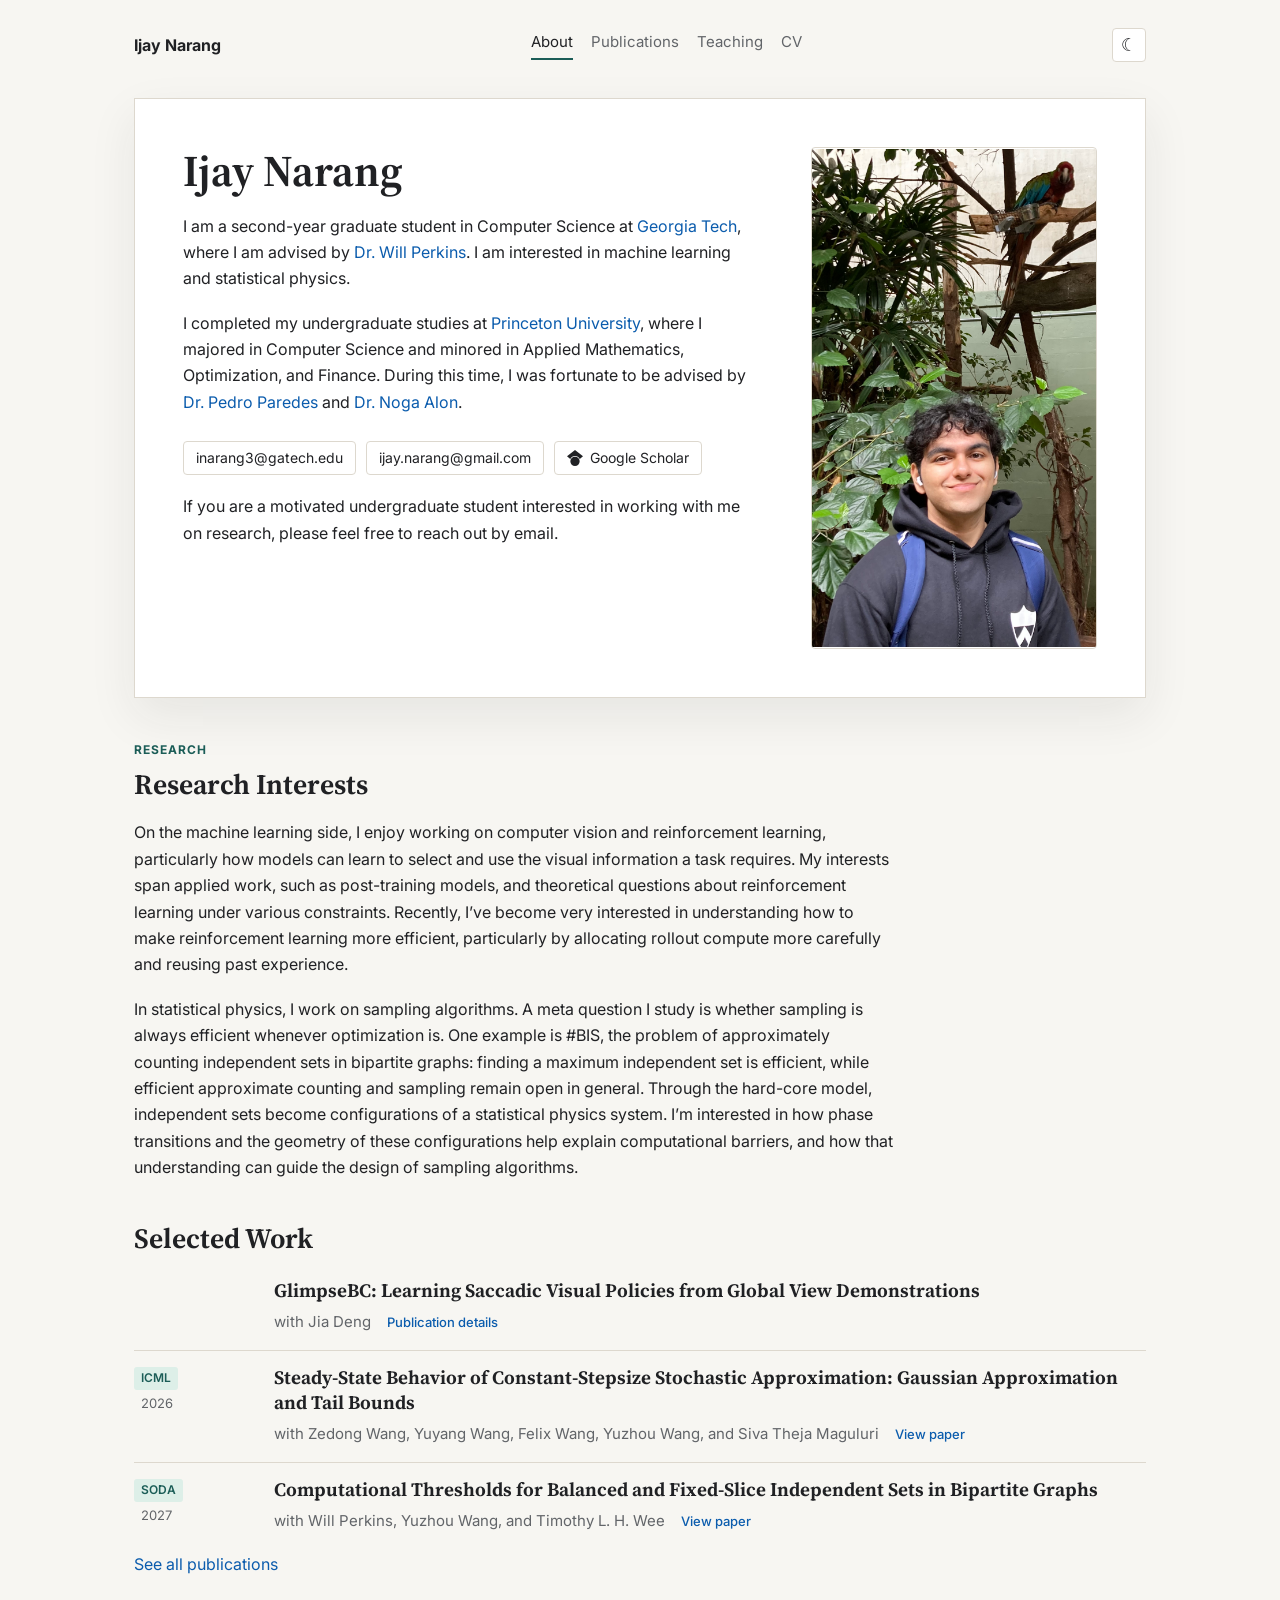
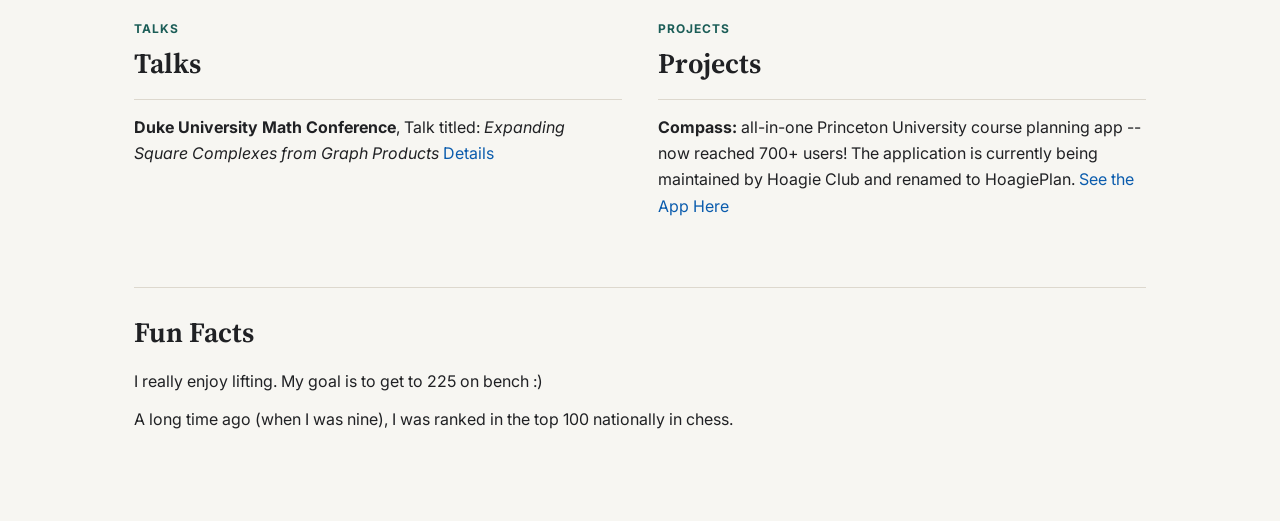
==== index.html @ ba434858 "Update CV publications and remove GlimpseBC submission label" ====
<!doctype html>
<html lang="en">
<head>
  <meta charset="utf-8">
  <meta name="viewport" content="width=device-width, initial-scale=1">
  <title>Ijay Narang</title>
  <meta name="description" content="Ijay Narang, graduate student in Computer Science at Georgia Tech.">
  <link rel="preconnect" href="https://fonts.googleapis.com">
  <link rel="preconnect" href="https://fonts.gstatic.com" crossorigin>
  <link href="https://fonts.googleapis.com/css2?family=Inter:wght@400;500;600;700&family=Source+Serif+4:opsz,wght@8..60,500;8..60,650&display=swap" rel="stylesheet">
  <script>
    document.documentElement.dataset.theme = localStorage.getItem("theme") || "light";
  </script>
  <link rel="stylesheet" href="assets/css/site.css">
</head>
<body>
  <header class="site-header">
    <a class="brand" href="./">Ijay Narang</a>
    <nav class="nav" aria-label="Main navigation">
      <a class="active" href="./">About</a>
      <a href="publications.html">Publications</a>
      <a href="teaching.html">Teaching</a>
      <a href="cv.html">CV</a>
    </nav>
    <button class="theme-toggle" type="button" aria-label="Switch color theme" aria-pressed="false" title="Switch color theme">☾</button>
  </header>

  <main class="page">
    <section class="intro">
      <div class="intro-copy">
        <h1>Ijay Narang</h1>
        <p>
          I am a second-year graduate student in Computer Science at
          <a href="https://www.gatech.edu/" target="_blank" rel="noreferrer">Georgia Tech</a>, where I am advised by
          <a href="https://willperkins.org/" target="_blank" rel="noreferrer">Dr. Will Perkins</a>. I am interested in machine learning and statistical physics.
        </p>
        <p>
          I completed my undergraduate studies at
          <a href="http://cs.princeton.edu" target="_blank" rel="noreferrer">Princeton University</a>,
          where I majored in Computer Science and minored in Applied Mathematics, Optimization, and Finance.
          During this time, I was fortunate to be advised by
          <a href="https://www.cs.princeton.edu/~pparedes/" target="_blank" rel="noreferrer">Dr. Pedro Paredes</a> and
          <a href="https://www.pacm.princeton.edu/people/noga-alon" target="_blank" rel="noreferrer">Dr. Noga Alon</a>.
        </p>
        <div class="contact-row" aria-label="Contact information">
          <a href="mailto:inarang3@gatech.edu">inarang3@gatech.edu</a>
          <a href="mailto:ijay.narang@gmail.com">ijay.narang@gmail.com</a>
          <a class="scholar-link" href="https://scholar.google.com/citations?hl=en&amp;user=gvoosL0AAAAJ" target="_blank" rel="noreferrer">
            <svg class="contact-icon" aria-hidden="true" viewBox="0 0 24 24" xmlns="http://www.w3.org/2000/svg">
              <path fill="currentColor" d="M12 24a7 7 0 1 0 0-14 7 7 0 0 0 0 14zm0-24L0 9.5l4.838 3.87A8 8 0 0 1 12 9a8 8 0 0 1 7.162 4.37L24 9.5z"/>
            </svg>
            <span>Google Scholar</span>
          </a>
        </div>
        <p>
          If you are a motivated undergraduate student interested in working with me on research, please feel free to reach out by email.
        </p>
      </div>
      <aside class="profile">
        <img src="ijay_profile.jpg" alt="Ijay Narang">
      </aside>
    </section>

    <!-- Research Direction is saved here for later publication.
    <section class="section research-direction" aria-labelledby="research-direction-heading">
      <div class="section-heading">
        <h2 id="research-direction-heading">Research Direction</h2>
      </div>
      <p>
        As AI becomes more capable of solving difficult problems, I see the fundamental value of research shifting
        toward asking the right questions. This means thinking carefully about what is worth studying, which
        assumptions deserve closer examination, and what a solution can teach us beyond the problem itself.
      </p>
      <p>
        Theoretical computer science, statistical physics, and convex optimization offer many tools and ways of
        understanding problems that remain underused in practice. My goal is to explore connections between these
        fields and develop new techniques for both theoretically motivated questions and practical challenges in
        learning, inference, and system design. For example, when are natural problem formulations
        NP-hard, and what does that imply for algorithm design? How does the balance between energy and entropy
        affect the difficulty of sampling, and can we use this understanding to provide useful heuristics?
      </p>
    </section>
    -->

    <section class="section research-interests" aria-labelledby="research-interests-heading">
      <div class="section-heading">
        <p class="eyebrow">Research</p>
        <h2 id="research-interests-heading">Research Interests</h2>
      </div>
      <p>
        On the machine learning side, I enjoy working on computer vision and reinforcement learning, particularly how models can learn to select and use the visual information a task requires. My interests span applied work, such as post-training models, and theoretical questions about reinforcement learning under various constraints. Recently, I’ve become very interested in understanding how to make reinforcement learning more efficient, particularly by allocating rollout compute more carefully and reusing past experience.
      </p>
      <p>
        In statistical physics, I work on sampling algorithms. A meta question I study is whether sampling is always efficient whenever optimization is. One example is #BIS, the problem of approximately counting independent sets in bipartite graphs: finding a maximum independent set is efficient, while efficient approximate counting and sampling remain open in general. Through the hard-core model, independent sets become configurations of a statistical physics system. I’m interested in how phase transitions and the geometry of these configurations help explain computational barriers, and how that understanding can guide the design of sampling algorithms.
      </p>
    </section>

    <section class="section">
      <div class="section-heading">
        <h2>Selected Work</h2>
      </div>
      <div class="featured-list">
        <article>
          <div class="pub-content">
            <h3>GlimpseBC: Learning Saccadic Visual Policies from Global View Demonstrations</h3>
            <p>with Jia Deng</p>
            <a href="publications.html#glimpsebc">Publication details</a>
          </div>
        </article>
        <article>
          <p class="venue"><span class="pub-status pub-status-conference">ICML</span> <span class="pub-date">2026</span></p>
          <div class="pub-content">
            <h3>Steady-State Behavior of Constant-Stepsize Stochastic Approximation: Gaussian Approximation and Tail Bounds</h3>
            <p>with Zedong Wang, Yuyang Wang, Felix Wang, Yuzhou Wang, and Siva Theja Maguluri</p>
            <a href="https://arxiv.org/abs/2602.13960" target="_blank" rel="noreferrer">View paper</a>
          </div>
        </article>
        <article>
          <p class="venue"><span class="pub-status pub-status-conference">SODA</span> <span class="pub-date">2027</span></p>
          <div class="pub-content">
            <h3>Computational Thresholds for Balanced and Fixed-Slice Independent Sets in Bipartite Graphs</h3>
            <p>with Will Perkins, Yuzhou Wang, and Timothy L. H. Wee</p>
            <a href="https://arxiv.org/abs/2608.02503" target="_blank" rel="noreferrer">View paper</a>
          </div>
        </article>
      </div>
      <p class="section-link"><a href="publications.html">See all publications</a></p>
    </section>

    <section class="section grid-two">
      <div>
        <div class="section-heading">
          <p class="eyebrow">Talks</p>
          <h2>Talks</h2>
        </div>
        <ul class="plain-list">
          <li>
            <strong>Duke University Math Conference</strong>, Talk titled:
            <em>Expanding Square Complexes from Graph Products</em>
            <a href="https://math.duke.edu/research/research-grants/research-training-group/undergrad/undergrad-symposium24" target="_blank" rel="noreferrer">Details</a>
          </li>
        </ul>
      </div>

      <div>
        <div class="section-heading">
          <p class="eyebrow">Projects</p>
          <h2>Projects</h2>
        </div>
        <ul class="plain-list">
          <li>
            <strong>Compass:</strong> all-in-one Princeton University course planning app -- now reached 700+ users!
            The application is currently being maintained by Hoagie Club and renamed to HoagiePlan.
            <a href="https://plan.hoagie.io/" target="_blank" rel="noreferrer">See the App Here</a>
          </li>
        </ul>
      </div>
    </section>

    <footer class="fun-facts" aria-labelledby="fun-facts-heading">
      <h2 id="fun-facts-heading">Fun Facts</h2>
      <p>I really enjoy lifting. My goal is to get to 225 on bench :)</p>
      <p>A long time ago (when I was nine), I was ranked in the top 100 nationally in chess.</p>
    </footer>

  </main>
  <script src="assets/js/site.js"></script>
</body>
</html>
---- assets/css/site.css ----
:root {
  --bg: #f7f6f2;
  --paper: #ffffff;
  --ink: #202124;
  --muted: #626569;
  --line: #ddd8ce;
  --accent: #1b5d57;
  --accent-soft: #e3efec;
  --link: #0b5cad;
  --submission-ink: #805315;
  --submission-bg: #f2e7d1;
  --conference-ink: #1b5d57;
  --conference-bg: #ddefe8;
  --research-ink: #555d68;
  --research-bg: #e8eaed;
  --shadow: 0 18px 45px rgba(32, 33, 36, 0.08);
}

[data-theme="dark"] {
  --bg: #151716;
  --paper: #202422;
  --ink: #f1eee7;
  --muted: #b9b4aa;
  --line: #3a403d;
  --accent: #75c7b8;
  --accent-soft: #263a36;
  --link: #8dbff2;
  --submission-ink: #ecc181;
  --submission-bg: #3c301b;
  --conference-ink: #9bdac6;
  --conference-bg: #183e35;
  --research-ink: #c5cbd4;
  --research-bg: #2b3035;
  --shadow: 0 18px 45px rgba(0, 0, 0, 0.24);
}

* {
  box-sizing: border-box;
}

html {
  scroll-behavior: smooth;
}

body {
  margin: 0;
  color: var(--ink);
  background: var(--bg);
  font-family: Inter, system-ui, -apple-system, BlinkMacSystemFont, "Segoe UI", sans-serif;
  font-size: 16px;
  line-height: 1.65;
  transition: background 160ms ease, color 160ms ease;
}

a {
  color: var(--link);
  text-decoration: none;
}

a:hover {
  text-decoration: underline;
}

.site-header {
  max-width: 1060px;
  margin: 0 auto;
  padding: 28px 24px 12px;
  display: flex;
  align-items: center;
  justify-content: space-between;
  gap: 20px;
}

.theme-toggle {
  display: inline-flex;
  align-items: center;
  justify-content: center;
  width: 34px;
  min-height: 34px;
  border: 1px solid var(--line);
  border-radius: 4px;
  background: var(--paper);
  color: var(--ink);
  padding: 0;
  font: inherit;
  font-size: 18px;
  line-height: 1.2;
  cursor: pointer;
}

.theme-toggle:hover {
  border-color: var(--accent);
  background: var(--accent-soft);
}

.brand {
  color: var(--ink);
  font-weight: 700;
  letter-spacing: 0;
}

.nav {
  display: flex;
  align-items: center;
  gap: 18px;
  font-size: 15px;
}

.nav a {
  color: var(--muted);
  border-bottom: 2px solid transparent;
  padding-bottom: 3px;
}

.nav a.active,
.nav a:hover {
  color: var(--ink);
  border-color: var(--accent);
  text-decoration: none;
}

.page {
  max-width: 1060px;
  margin: 0 auto 64px;
  padding: 24px;
}

.narrow {
  max-width: 920px;
}

.intro {
  display: grid;
  grid-template-columns: minmax(0, 1fr) 286px;
  gap: 52px;
  align-items: start;
  background: var(--paper);
  border: 1px solid var(--line);
  box-shadow: var(--shadow);
  padding: 48px;
}

.intro-copy h1,
.page-title h1 {
  margin: 0 0 18px;
  font-family: "Source Serif 4", Georgia, serif;
  font-size: 44px;
  line-height: 1.08;
  font-weight: 650;
}

.intro-copy p {
  max-width: 720px;
  margin: 0 0 18px;
}

.profile {
  align-self: stretch;
  display: flex;
  align-items: center;
}

.profile img {
  display: block;
  width: 100%;
  height: auto;
  aspect-ratio: 1966 / 3451;
  object-fit: contain;
  border-radius: 4px;
  border: 1px solid var(--line);
}

.eyebrow {
  margin: 0 0 8px;
  color: var(--accent);
  font-size: 12px;
  font-weight: 700;
  letter-spacing: 0.08em;
  text-transform: uppercase;
}

.interest {
  font-weight: 600;
}

.contact-row {
  display: flex;
  flex-wrap: wrap;
  gap: 10px;
  margin-top: 26px;
}

.contact-row + p {
  margin-top: 18px;
}

.contact-row a {
  display: inline-flex;
  align-items: center;
  min-height: 34px;
  border: 1px solid var(--line);
  border-radius: 4px;
  background: var(--paper);
  color: var(--ink);
  padding: 6px 12px;
  font: inherit;
  font-size: 14px;
  line-height: 1.2;
  cursor: pointer;
}

.contact-row a:hover {
  border-color: var(--accent);
  background: var(--accent-soft);
  text-decoration: none;
}

.scholar-link {
  gap: 7px;
}

.contact-icon {
  width: 16px;
  height: 16px;
  flex: 0 0 auto;
}

.section {
  margin-top: 42px;
}

.research-interests > p {
  max-width: 76ch;
  margin: 0 0 18px;
}

.research-interests > p:last-child {
  margin-bottom: 0;
}

.fun-facts {
  margin-top: 54px;
  padding-top: 28px;
  border-top: 1px solid var(--line);
}

.fun-facts h2 {
  margin: 0 0 18px;
  font-family: "Source Serif 4", Georgia, serif;
  font-size: 28px;
  line-height: 1.2;
  font-weight: 650;
}

.fun-facts p {
  max-width: 76ch;
  margin: 0 0 12px;
}

.fun-facts p:last-child {
  margin-bottom: 0;
}

/* Research Direction styles are saved for later publication.
.research-direction p {
  max-width: 75ch;
  margin: 0 0 18px;
}

.research-direction p:last-child {
  margin-bottom: 0;
}
*/

.section-heading h2,
.pub-year h2 {
  margin: 0 0 18px;
  font-family: "Source Serif 4", Georgia, serif;
  font-size: 28px;
  line-height: 1.2;
  font-weight: 650;
}

.featured-list {
  display: grid;
}

.featured-list article,
.publication {
  display: grid;
  grid-template-columns: 120px minmax(0, 1fr);
  column-gap: 20px;
  padding: 14px 0;
  border-bottom: 1px solid var(--line);
}

.featured-list article:first-child,
.publication:first-child {
  padding-top: 4px;
}

.featured-list article:last-child,
.publication:last-child {
  padding-bottom: 0;
  border-bottom: 0;
}

.pub-content {
  grid-column: -2 / -1;
  min-width: 0;
}

.featured-list h3,
.publication h3,
.publication h4 {
  margin: 0 0 4px;
  font-family: "Source Serif 4", Georgia, serif;
  font-size: 19px;
  line-height: 1.35;
  font-weight: 650;
}

.pub-content > p {
  display: inline;
  margin: 0;
  color: var(--muted);
  font-size: 15px;
  line-height: 1.55;
}

.section-link {
  margin-top: 16px;
}

.grid-two {
  display: grid;
  grid-template-columns: repeat(2, minmax(0, 1fr));
  gap: 36px;
}

.plain-list,
.timeline {
  margin: 0;
  padding: 0;
  list-style: none;
}

.plain-list li,
.timeline li {
  padding: 14px 0;
  border-top: 1px solid var(--line);
}

.timeline span {
  display: inline-block;
  min-width: 110px;
  color: var(--accent);
  font-weight: 700;
}

.page-title {
  padding: 24px 0 18px;
  border-bottom: 1px solid var(--line);
  margin-bottom: 36px;
}

.cv-page-title {
  display: flex;
  align-items: flex-end;
  justify-content: space-between;
  gap: 24px;
}

.cv-page-title h1 {
  margin-bottom: 0;
}

.cv-actions {
  display: flex;
  flex-wrap: wrap;
  justify-content: flex-end;
  gap: 10px;
  padding-bottom: 5px;
}

.button-link {
  display: inline-flex;
  align-items: center;
  justify-content: center;
  min-height: 38px;
  border: 1px solid var(--line);
  border-radius: 4px;
  background: var(--paper);
  color: var(--ink);
  padding: 7px 14px;
  font-size: 14px;
  font-weight: 600;
  line-height: 1.2;
}

.button-link:hover {
  border-color: var(--accent);
  background: var(--accent-soft);
  text-decoration: none;
}

.button-link-primary {
  border-color: var(--accent);
  background: var(--accent);
  color: var(--paper);
}

.button-link-primary:hover {
  background: color-mix(in srgb, var(--accent) 88%, var(--paper));
  color: var(--paper);
}

.cv-document {
  overflow: hidden;
  border: 1px solid var(--line);
  border-radius: 4px;
  background: var(--paper);
  box-shadow: var(--shadow);
}

.cv-frame {
  display: block;
  width: 100%;
  height: min(1120px, calc(100vh - 210px));
  min-height: 720px;
  border: 0;
}

.cv-fallback {
  margin: 0;
  padding: 12px 16px;
  border-top: 1px solid var(--line);
  color: var(--muted);
  font-size: 14px;
}

.pub-year {
  margin: 24px 0;
}

.pub-year + .pub-year {
  margin-top: 56px;
}

.pub-year h2 {
  margin-bottom: 28px;
}

.pub-subsection + .pub-subsection {
  margin-top: 36px;
}

.pub-subsection > h3 {
  display: flex;
  align-items: center;
  gap: 16px;
  margin: 0 0 14px;
  color: var(--accent);
  font-size: 15px;
  font-weight: 600;
  line-height: 1.4;
}

.pub-subsection > h3::after {
  content: "";
  flex: 1;
  height: 1px;
  background: var(--line);
}

.publications {
  margin: 0;
  padding: 0;
  list-style: none;
}

.venue {
  display: flex;
  flex-direction: column;
  align-items: flex-start;
  gap: 4px;
  margin: 2px 0 0;
  line-height: 1.4;
}

.pub-status {
  display: inline-block;
  padding: 3px 7px;
  border-radius: 3px;
  font-size: 12px;
  font-weight: 600;
}

.pub-status-submission {
  color: var(--submission-ink);
  background: var(--submission-bg);
}

.pub-status-conference {
  color: var(--conference-ink);
  background: var(--conference-bg);
}

.pub-status-research {
  color: var(--research-ink);
  background: var(--research-bg);
}

.pub-date {
  padding-left: 7px;
  color: var(--muted);
  font-size: 13px;
}

.pub-actions {
  display: inline-flex;
  flex-wrap: wrap;
  gap: 12px;
  margin-left: 12px;
  vertical-align: baseline;
}

.pub-actions a,
.pub-actions button,
.featured-list .pub-content > a {
  display: inline-flex;
  align-items: center;
  min-height: 28px;
  padding: 2px 0;
  border: 0;
  background: transparent;
  color: var(--link);
  font: inherit;
  font-size: 13px;
  font-weight: 500;
  line-height: 1.4;
  cursor: pointer;
}

.featured-list .pub-content > a {
  margin-left: 12px;
}

.pub-actions a:hover,
.pub-actions button:hover,
.pub-actions button[aria-expanded="true"] {
  color: var(--accent);
  text-decoration: underline;
  text-underline-offset: 3px;
}

.pub-actions a:focus-visible,
.pub-actions button:focus-visible,
.featured-list .pub-content > a:focus-visible {
  outline: 2px solid var(--accent);
  outline-offset: 3px;
  border-radius: 2px;
}

.pub-detail {
  display: none;
  margin: 12px 0 0;
  padding: 12px 16px;
  border-left: 3px solid var(--accent);
  background: color-mix(in srgb, var(--paper) 78%, var(--bg));
  color: var(--ink);
  font-size: 15px;
}

.pub-detail.open {
  display: block;
}

pre.pub-detail {
  overflow-x: auto;
  line-height: 1.45;
}

code {
  font-family: "SFMono-Regular", Consolas, "Liberation Mono", monospace;
  font-size: 14px;
}

@media (max-width: 760px) {
  .site-header {
    align-items: flex-start;
    flex-direction: column;
    padding-top: 22px;
  }

  .page {
    padding: 18px;
  }

  .intro {
    grid-template-columns: 1fr;
    gap: 30px;
    padding: 28px;
  }

  .profile {
    max-width: 270px;
  }

  .intro-copy h1,
  .page-title h1 {
    font-size: 36px;
  }

  .grid-two {
    grid-template-columns: 1fr;
  }

  .cv-page-title {
    align-items: flex-start;
    flex-direction: column;
  }

  .cv-actions {
    justify-content: flex-start;
    padding-bottom: 0;
  }

  .cv-frame {
    height: 72vh;
    min-height: 560px;
  }

}

@media (max-width: 600px) {
  .pub-year + .pub-year {
    margin-top: 48px;
  }

  .featured-list article,
  .publication {
    grid-template-columns: minmax(0, 1fr);
    row-gap: 6px;
  }

  .venue {
    flex-direction: row;
    align-items: center;
    gap: 8px;
    margin-top: 0;
  }

  .pub-date {
    padding-left: 0;
  }
}
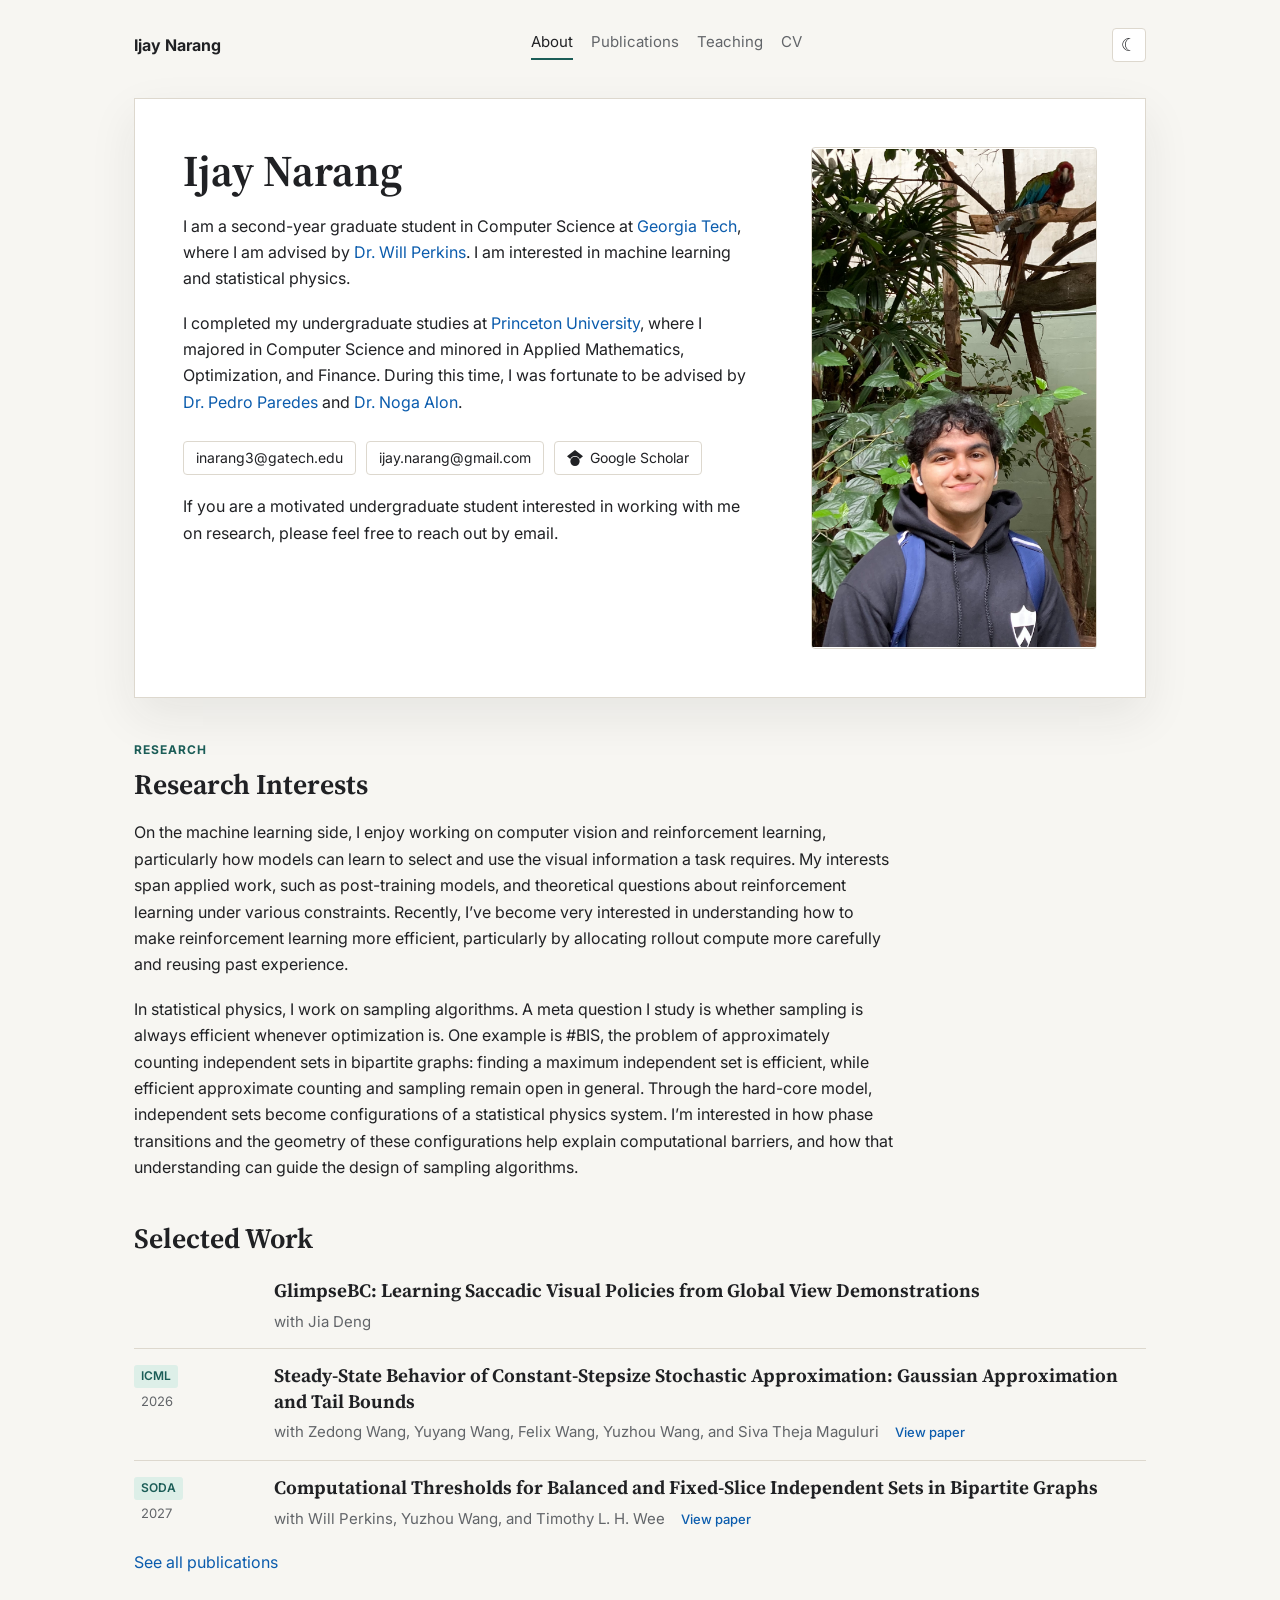
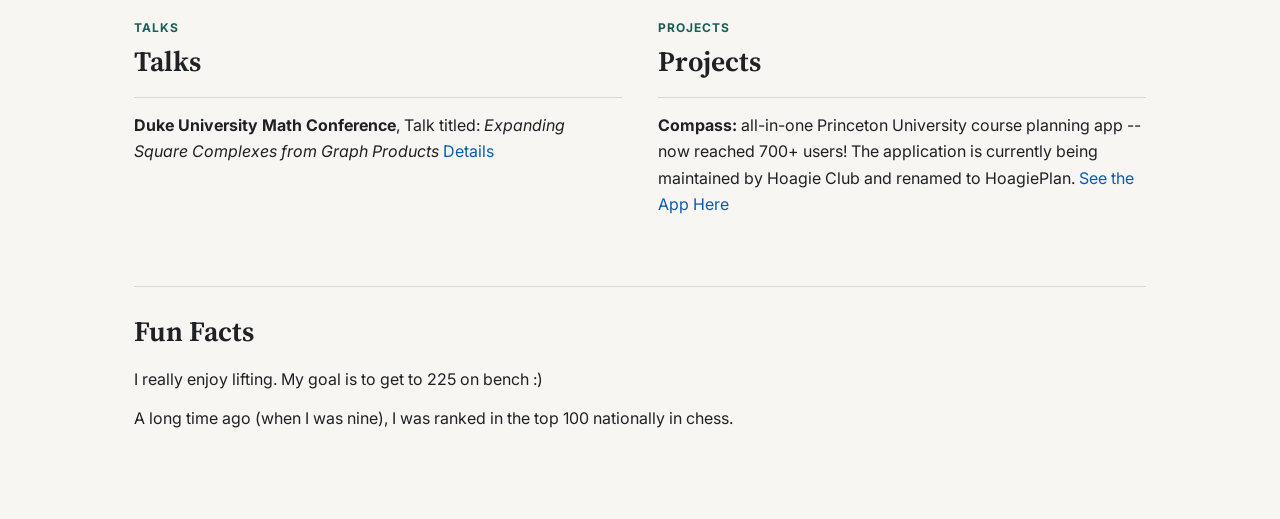
==== commit 381573f0: "Remove GlimpseBC from ML publications and lead with ICML" ====
--- a/index.html
+++ b/index.html
@@ -104,7 +104,6 @@
           <div class="pub-content">
             <h3>GlimpseBC: Learning Saccadic Visual Policies from Global View Demonstrations</h3>
             <p>with Jia Deng</p>
-            <a href="publications.html#glimpsebc">Publication details</a>
           </div>
         </article>
         <article>
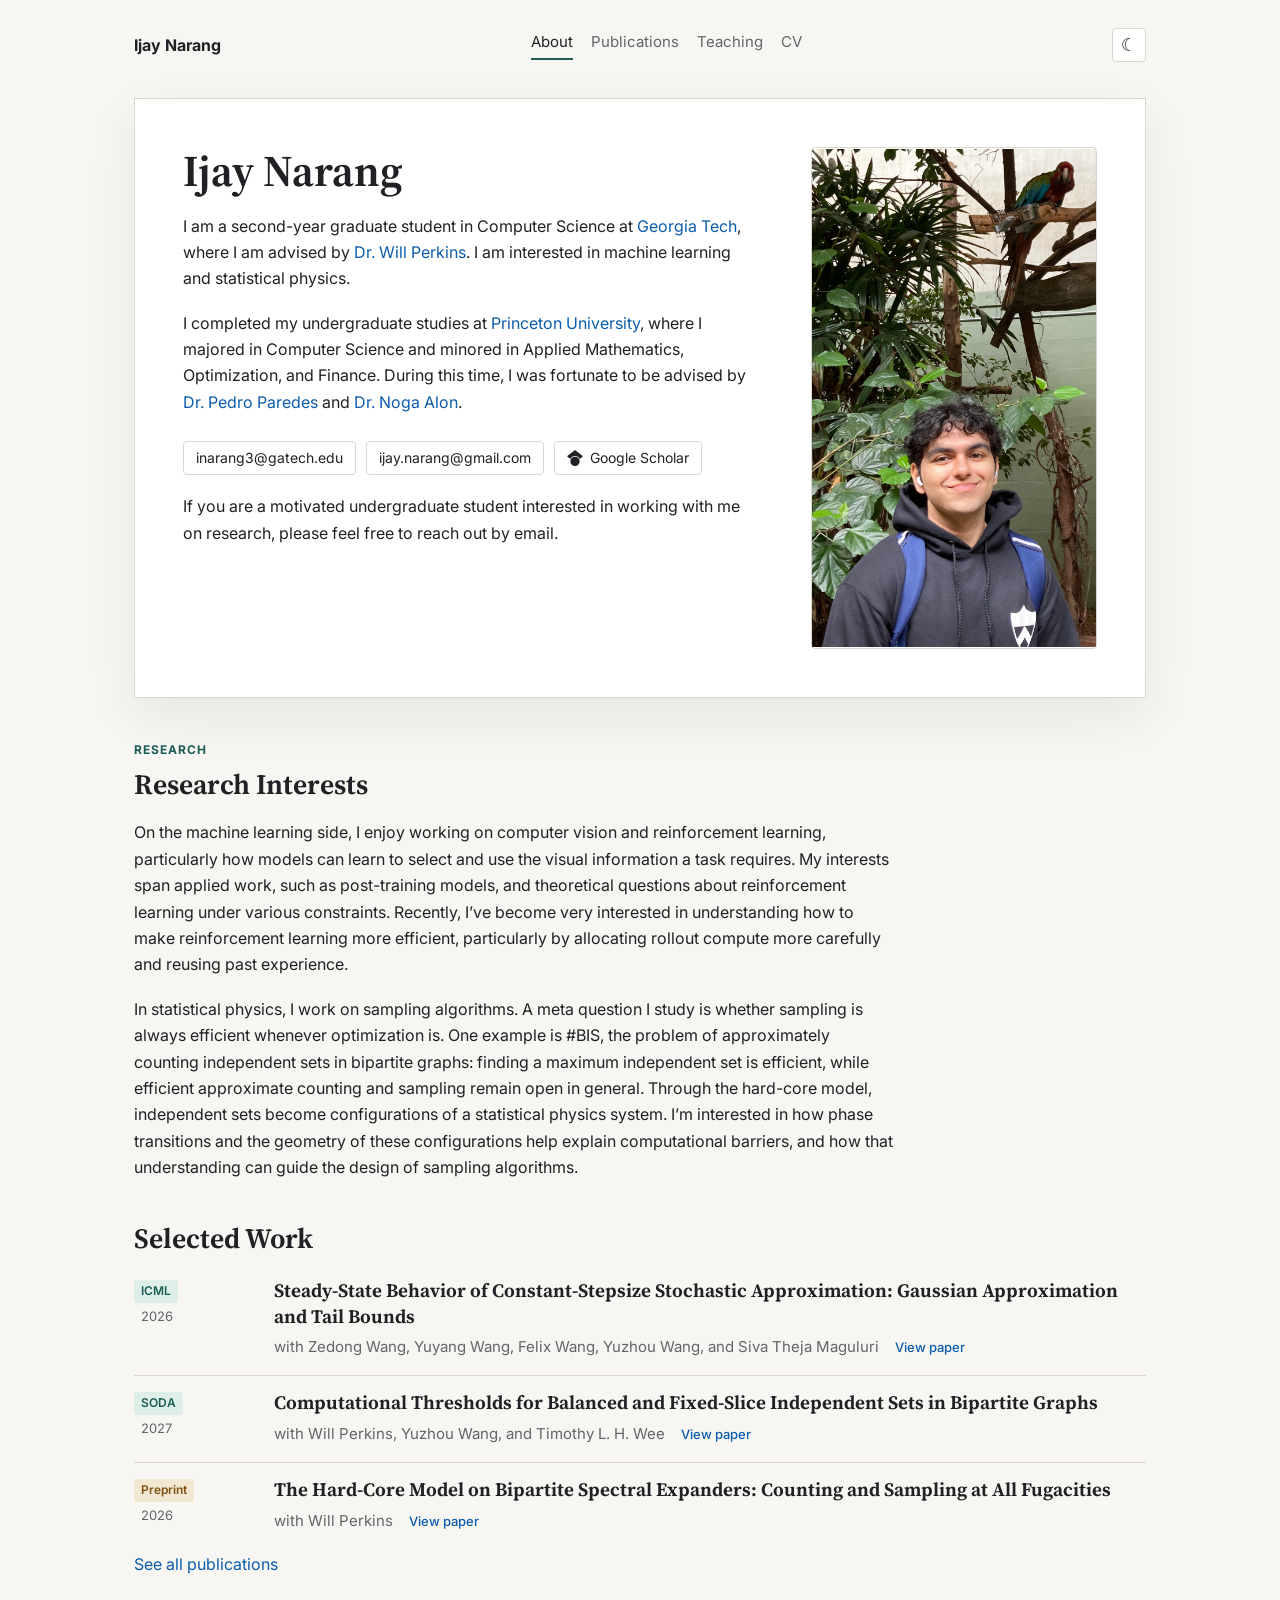
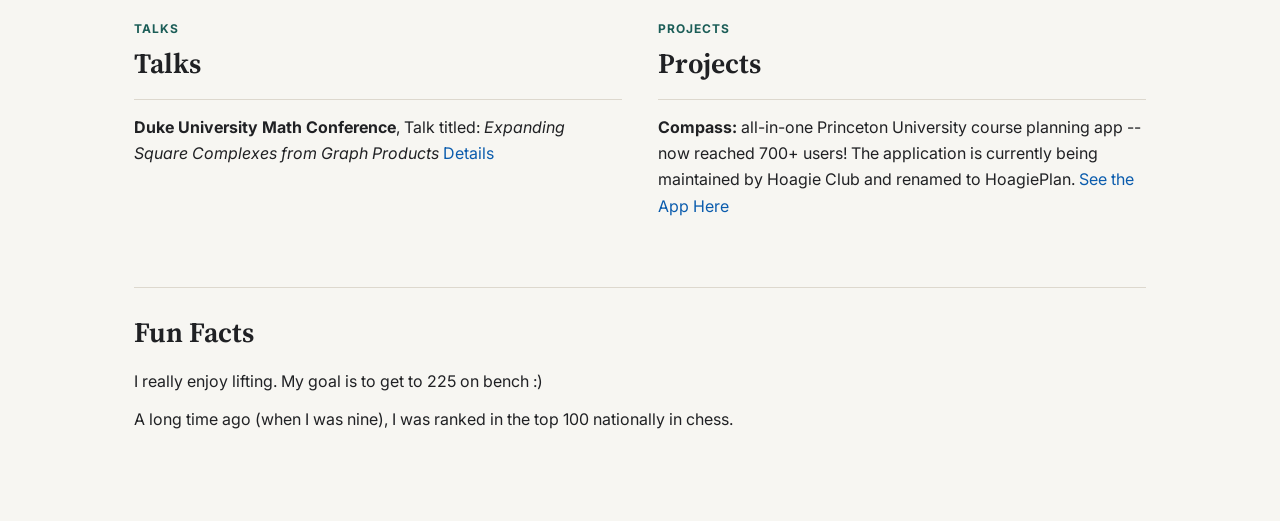
==== commit 1e463bf1: "Feature hard-core preprint in selected work" ====
--- a/index.html
+++ b/index.html
@@ -101,12 +101,6 @@
       </div>
       <div class="featured-list">
         <article>
-          <div class="pub-content">
-            <h3>GlimpseBC: Learning Saccadic Visual Policies from Global View Demonstrations</h3>
-            <p>with Jia Deng</p>
-          </div>
-        </article>
-        <article>
           <p class="venue"><span class="pub-status pub-status-conference">ICML</span> <span class="pub-date">2026</span></p>
           <div class="pub-content">
             <h3>Steady-State Behavior of Constant-Stepsize Stochastic Approximation: Gaussian Approximation and Tail Bounds</h3>
@@ -120,6 +114,14 @@
             <h3>Computational Thresholds for Balanced and Fixed-Slice Independent Sets in Bipartite Graphs</h3>
             <p>with Will Perkins, Yuzhou Wang, and Timothy L. H. Wee</p>
             <a href="https://arxiv.org/abs/2608.02503" target="_blank" rel="noreferrer">View paper</a>
+          </div>
+        </article>
+        <article>
+          <p class="venue"><span class="pub-status pub-status-submission">Preprint</span> <span class="pub-date">2026</span></p>
+          <div class="pub-content">
+            <h3>The Hard-Core Model on Bipartite Spectral Expanders: Counting and Sampling at All Fugacities</h3>
+            <p>with Will Perkins</p>
+            <a href="https://arxiv.org/abs/2608.03848" target="_blank" rel="noreferrer">View paper</a>
           </div>
         </article>
       </div>
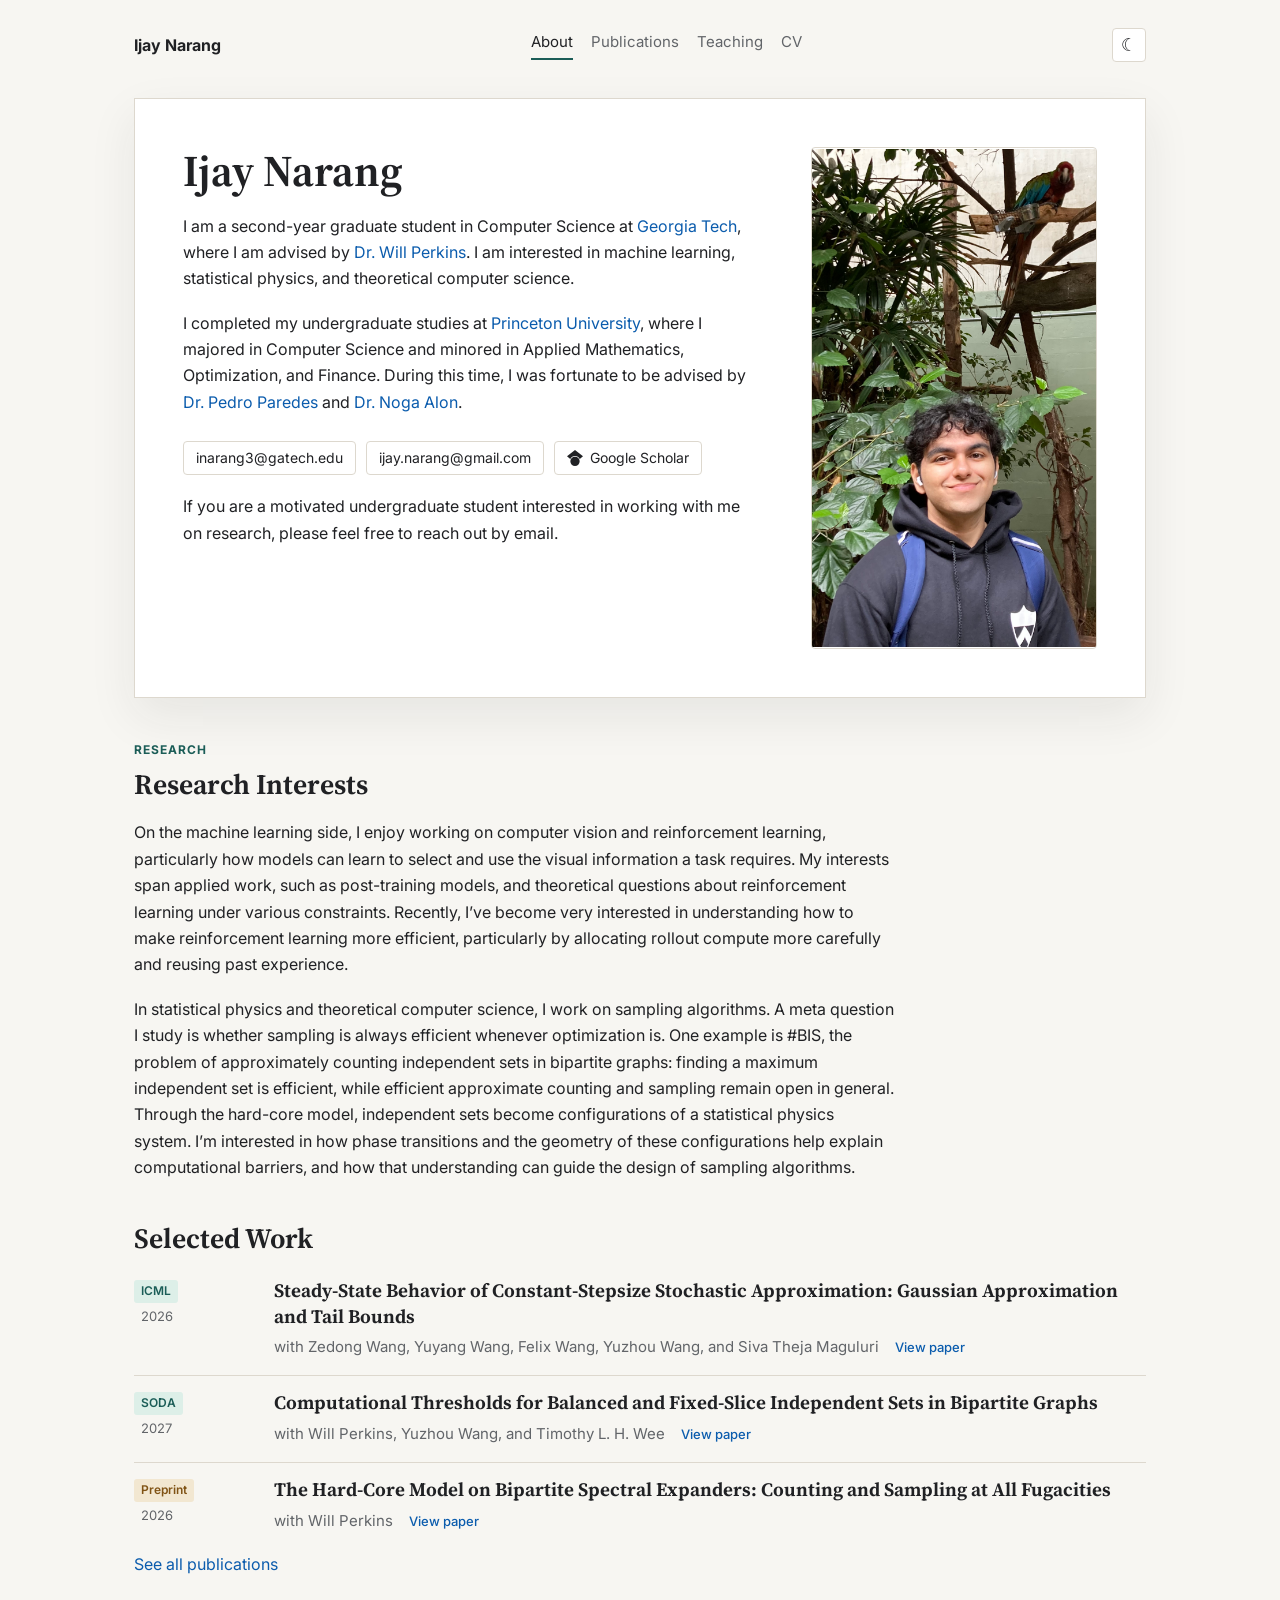
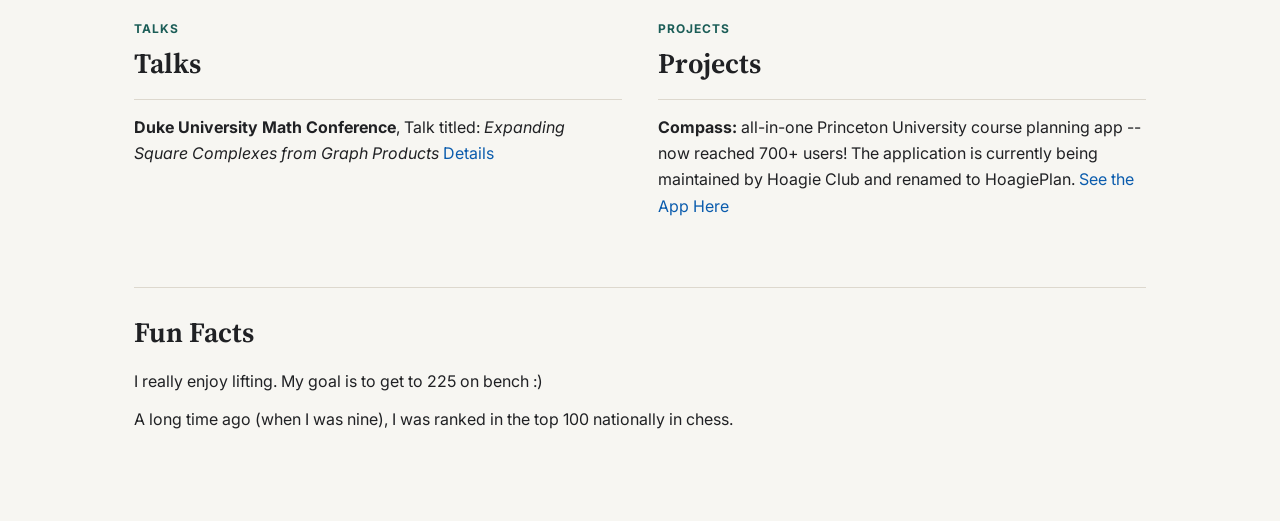
==== commit e892ff8e: "Include theoretical computer science in research interests" ====
--- a/index.html
+++ b/index.html
@@ -32,7 +32,7 @@
         <p>
           I am a second-year graduate student in Computer Science at
           <a href="https://www.gatech.edu/" target="_blank" rel="noreferrer">Georgia Tech</a>, where I am advised by
-          <a href="https://willperkins.org/" target="_blank" rel="noreferrer">Dr. Will Perkins</a>. I am interested in machine learning and statistical physics.
+          <a href="https://willperkins.org/" target="_blank" rel="noreferrer">Dr. Will Perkins</a>. I am interested in machine learning, statistical physics, and theoretical computer science.
         </p>
         <p>
           I completed my undergraduate studies at
@@ -91,7 +91,7 @@
         On the machine learning side, I enjoy working on computer vision and reinforcement learning, particularly how models can learn to select and use the visual information a task requires. My interests span applied work, such as post-training models, and theoretical questions about reinforcement learning under various constraints. Recently, I’ve become very interested in understanding how to make reinforcement learning more efficient, particularly by allocating rollout compute more carefully and reusing past experience.
       </p>
       <p>
-        In statistical physics, I work on sampling algorithms. A meta question I study is whether sampling is always efficient whenever optimization is. One example is #BIS, the problem of approximately counting independent sets in bipartite graphs: finding a maximum independent set is efficient, while efficient approximate counting and sampling remain open in general. Through the hard-core model, independent sets become configurations of a statistical physics system. I’m interested in how phase transitions and the geometry of these configurations help explain computational barriers, and how that understanding can guide the design of sampling algorithms.
+        In statistical physics and theoretical computer science, I work on sampling algorithms. A meta question I study is whether sampling is always efficient whenever optimization is. One example is #BIS, the problem of approximately counting independent sets in bipartite graphs: finding a maximum independent set is efficient, while efficient approximate counting and sampling remain open in general. Through the hard-core model, independent sets become configurations of a statistical physics system. I’m interested in how phase transitions and the geometry of these configurations help explain computational barriers, and how that understanding can guide the design of sampling algorithms.
       </p>
     </section>
 
--- a/assets/css/site.css
+++ b/assets/css/site.css
@@ -351,9 +351,14 @@
   border-top: 1px solid var(--line);
 }
 
-.timeline span {
-  display: inline-block;
-  min-width: 110px;
+.timeline li {
+  display: grid;
+  grid-template-columns: 130px minmax(0, 1fr);
+  column-gap: 24px;
+}
+
+.timeline li > span {
+  white-space: nowrap;
   color: var(--accent);
   font-weight: 700;
 }
@@ -362,6 +367,15 @@
   padding: 24px 0 18px;
   border-bottom: 1px solid var(--line);
   margin-bottom: 36px;
+}
+
+.teaching-page .page-title {
+  margin-bottom: 0;
+  border-bottom: 0;
+}
+
+.teaching-page .section {
+  margin-top: 0;
 }
 
 .cv-page-title {
@@ -634,6 +648,11 @@
 }
 
 @media (max-width: 600px) {
+  .timeline li {
+    grid-template-columns: minmax(0, 1fr);
+    row-gap: 4px;
+  }
+
   .pub-year + .pub-year {
     margin-top: 48px;
   }
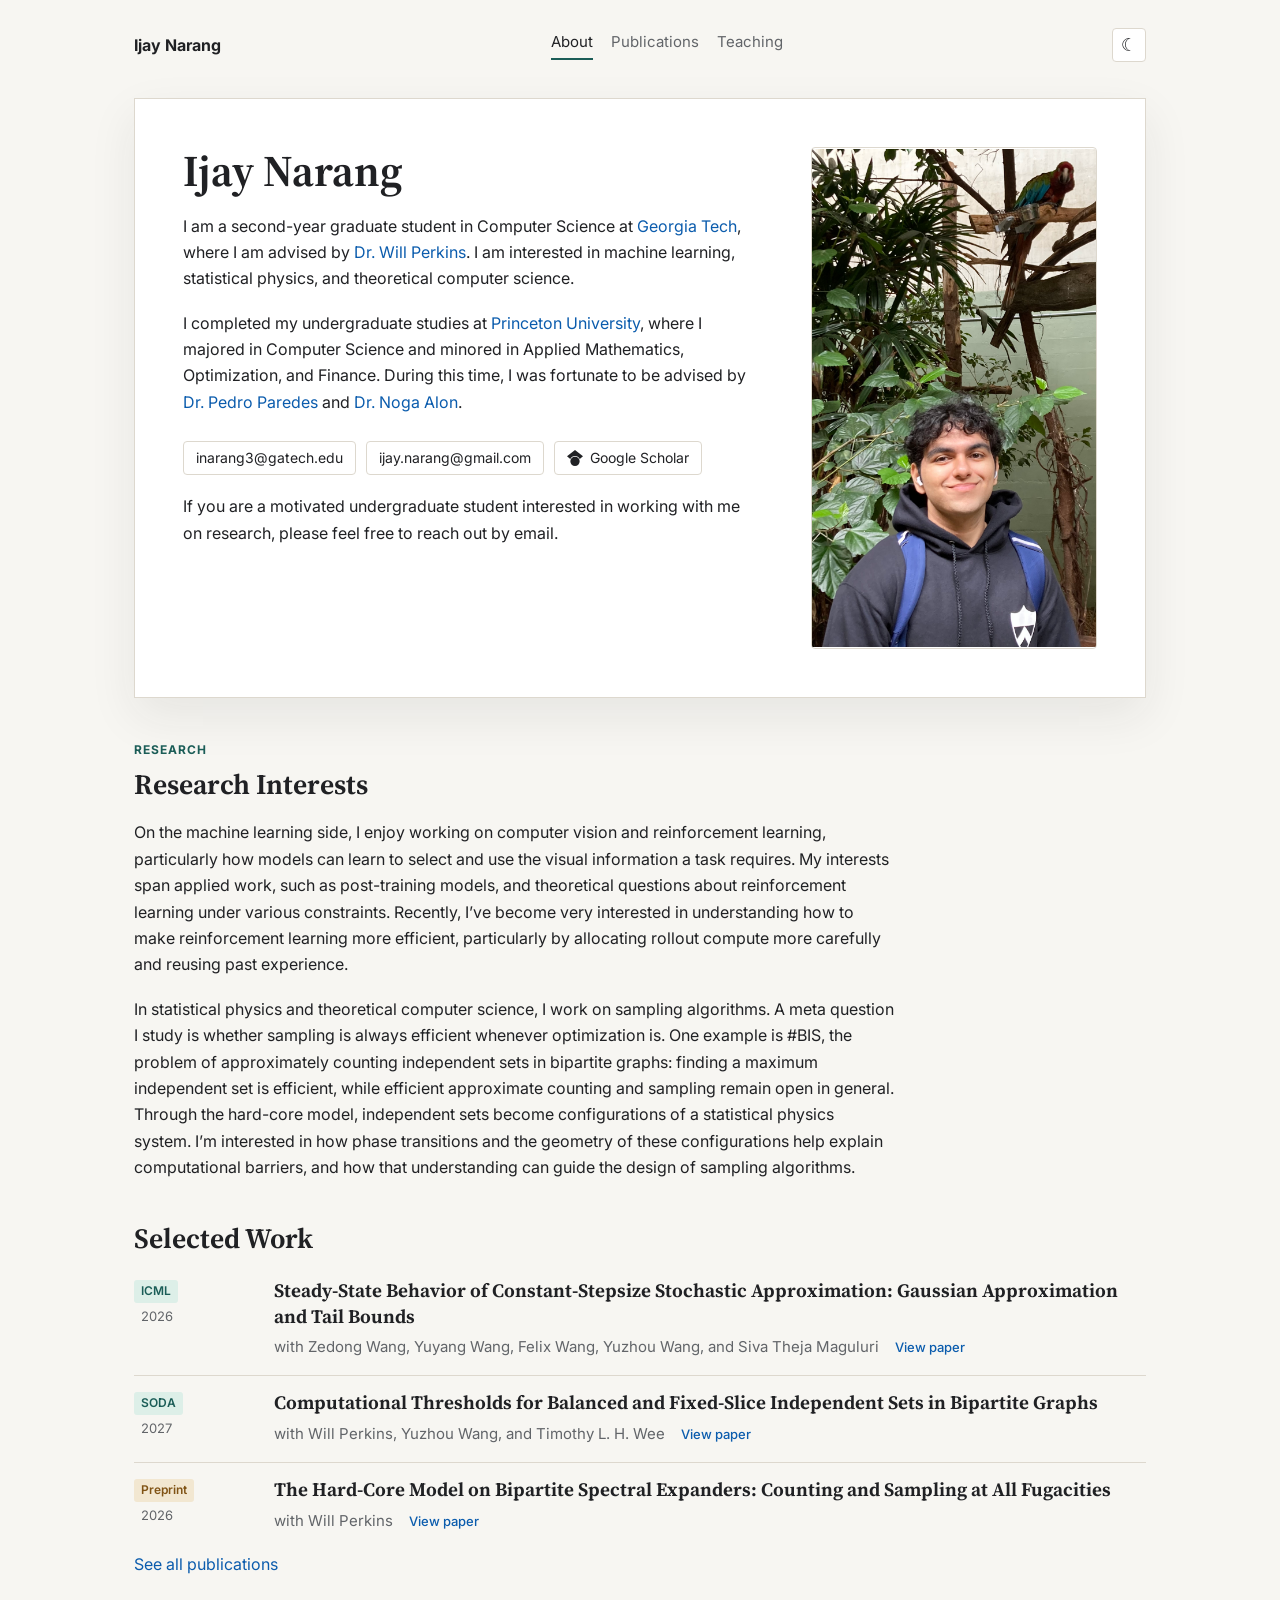
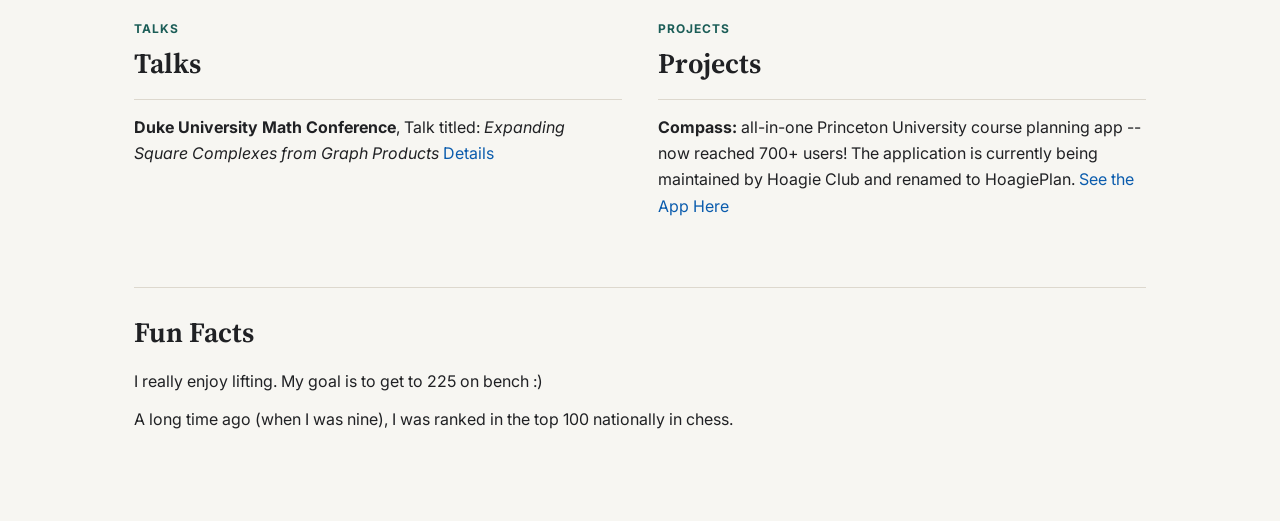
==== commit f1728e18: "Remove CV from website while preserving local copies" ====
--- a/index.html
+++ b/index.html
@@ -20,7 +20,6 @@
       <a class="active" href="./">About</a>
       <a href="publications.html">Publications</a>
       <a href="teaching.html">Teaching</a>
-      <a href="cv.html">CV</a>
     </nav>
     <button class="theme-toggle" type="button" aria-label="Switch color theme" aria-pressed="false" title="Switch color theme">☾</button>
   </header>
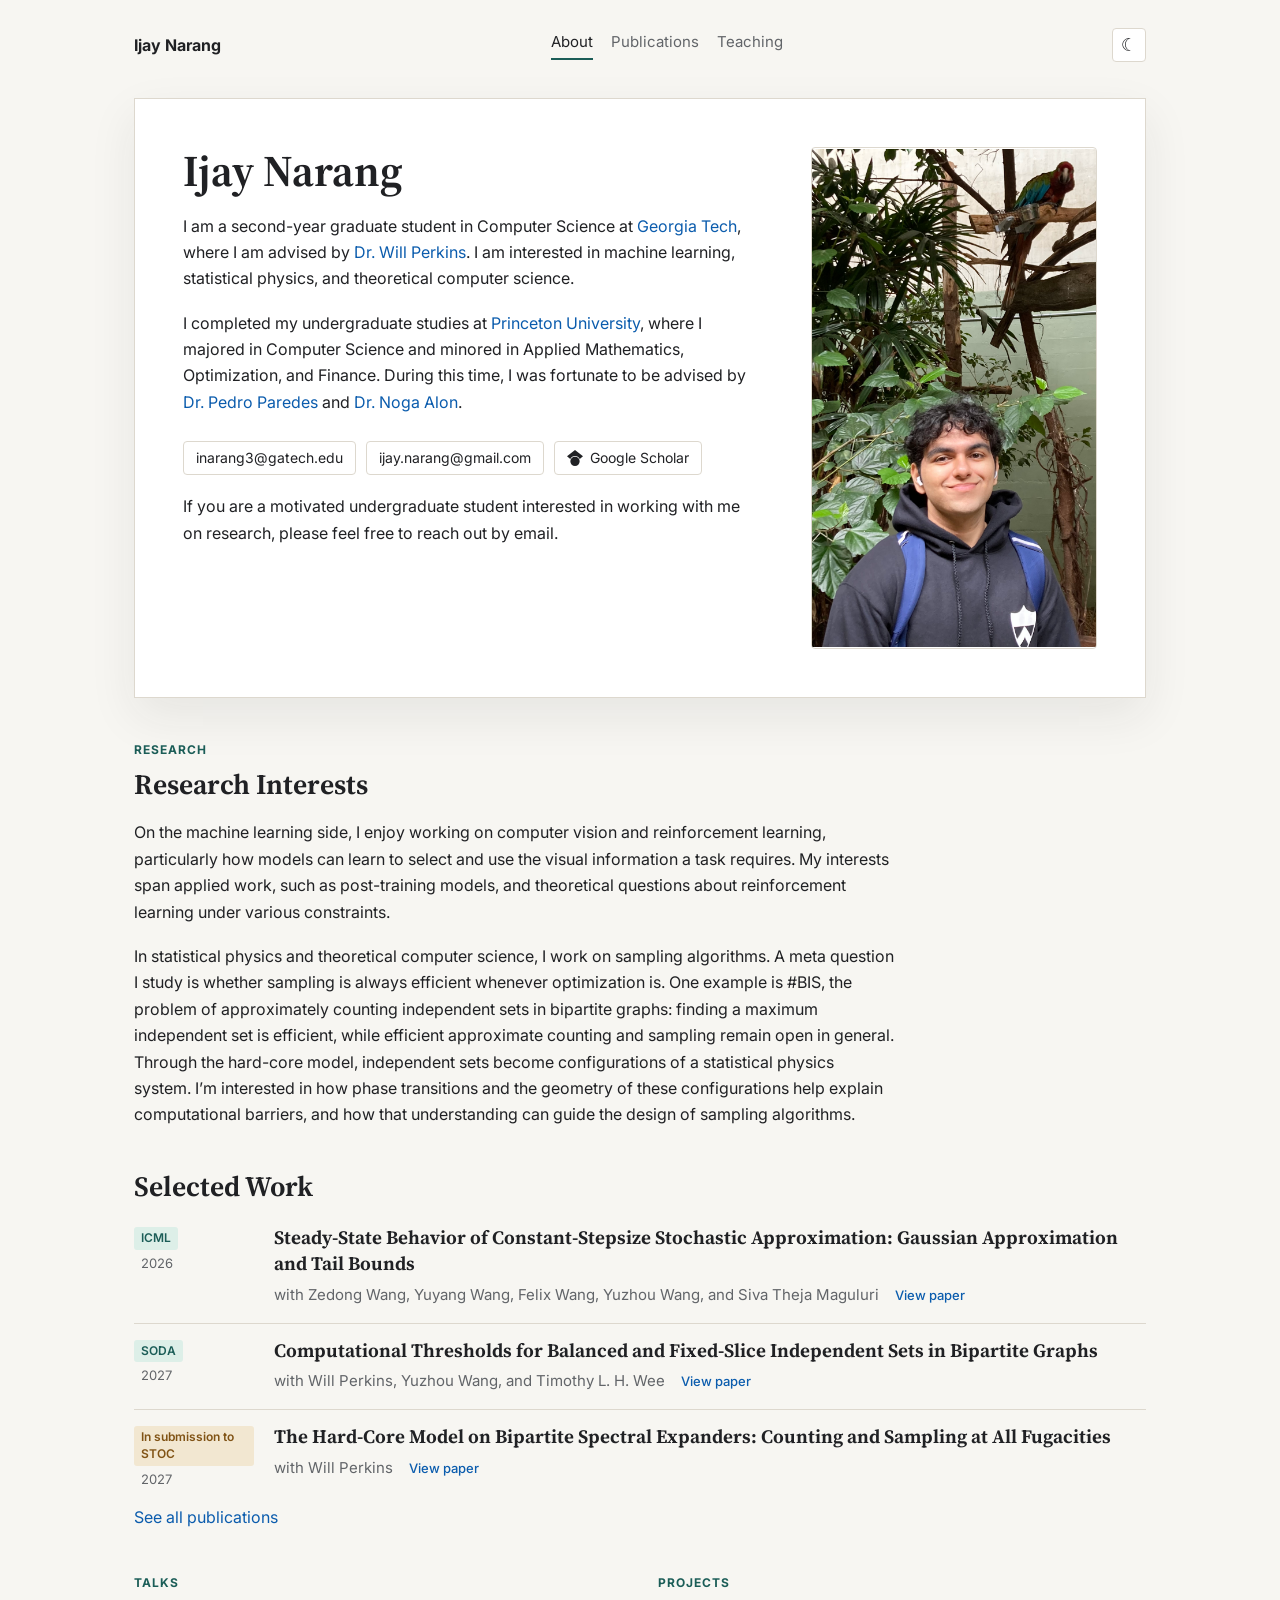
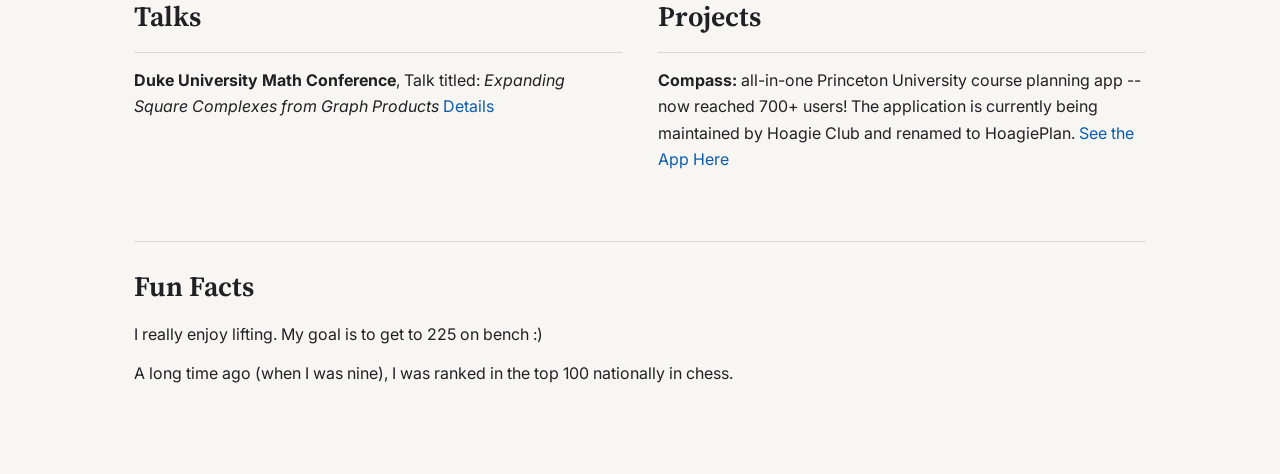
==== commit 7fbb1e69: "Update research interests and hard-core submission status" ====
--- a/index.html
+++ b/index.html
@@ -87,7 +87,7 @@
         <h2 id="research-interests-heading">Research Interests</h2>
       </div>
       <p>
-        On the machine learning side, I enjoy working on computer vision and reinforcement learning, particularly how models can learn to select and use the visual information a task requires. My interests span applied work, such as post-training models, and theoretical questions about reinforcement learning under various constraints. Recently, I’ve become very interested in understanding how to make reinforcement learning more efficient, particularly by allocating rollout compute more carefully and reusing past experience.
+        On the machine learning side, I enjoy working on computer vision and reinforcement learning, particularly how models can learn to select and use the visual information a task requires. My interests span applied work, such as post-training models, and theoretical questions about reinforcement learning under various constraints.
       </p>
       <p>
         In statistical physics and theoretical computer science, I work on sampling algorithms. A meta question I study is whether sampling is always efficient whenever optimization is. One example is #BIS, the problem of approximately counting independent sets in bipartite graphs: finding a maximum independent set is efficient, while efficient approximate counting and sampling remain open in general. Through the hard-core model, independent sets become configurations of a statistical physics system. I’m interested in how phase transitions and the geometry of these configurations help explain computational barriers, and how that understanding can guide the design of sampling algorithms.
@@ -116,7 +116,7 @@
           </div>
         </article>
         <article>
-          <p class="venue"><span class="pub-status pub-status-submission">Preprint</span> <span class="pub-date">2026</span></p>
+          <p class="venue"><span class="pub-status pub-status-submission">In submission to STOC</span> <span class="pub-date">2027</span></p>
           <div class="pub-content">
             <h3>The Hard-Core Model on Bipartite Spectral Expanders: Counting and Sampling at All Fugacities</h3>
             <p>with Will Perkins</p>
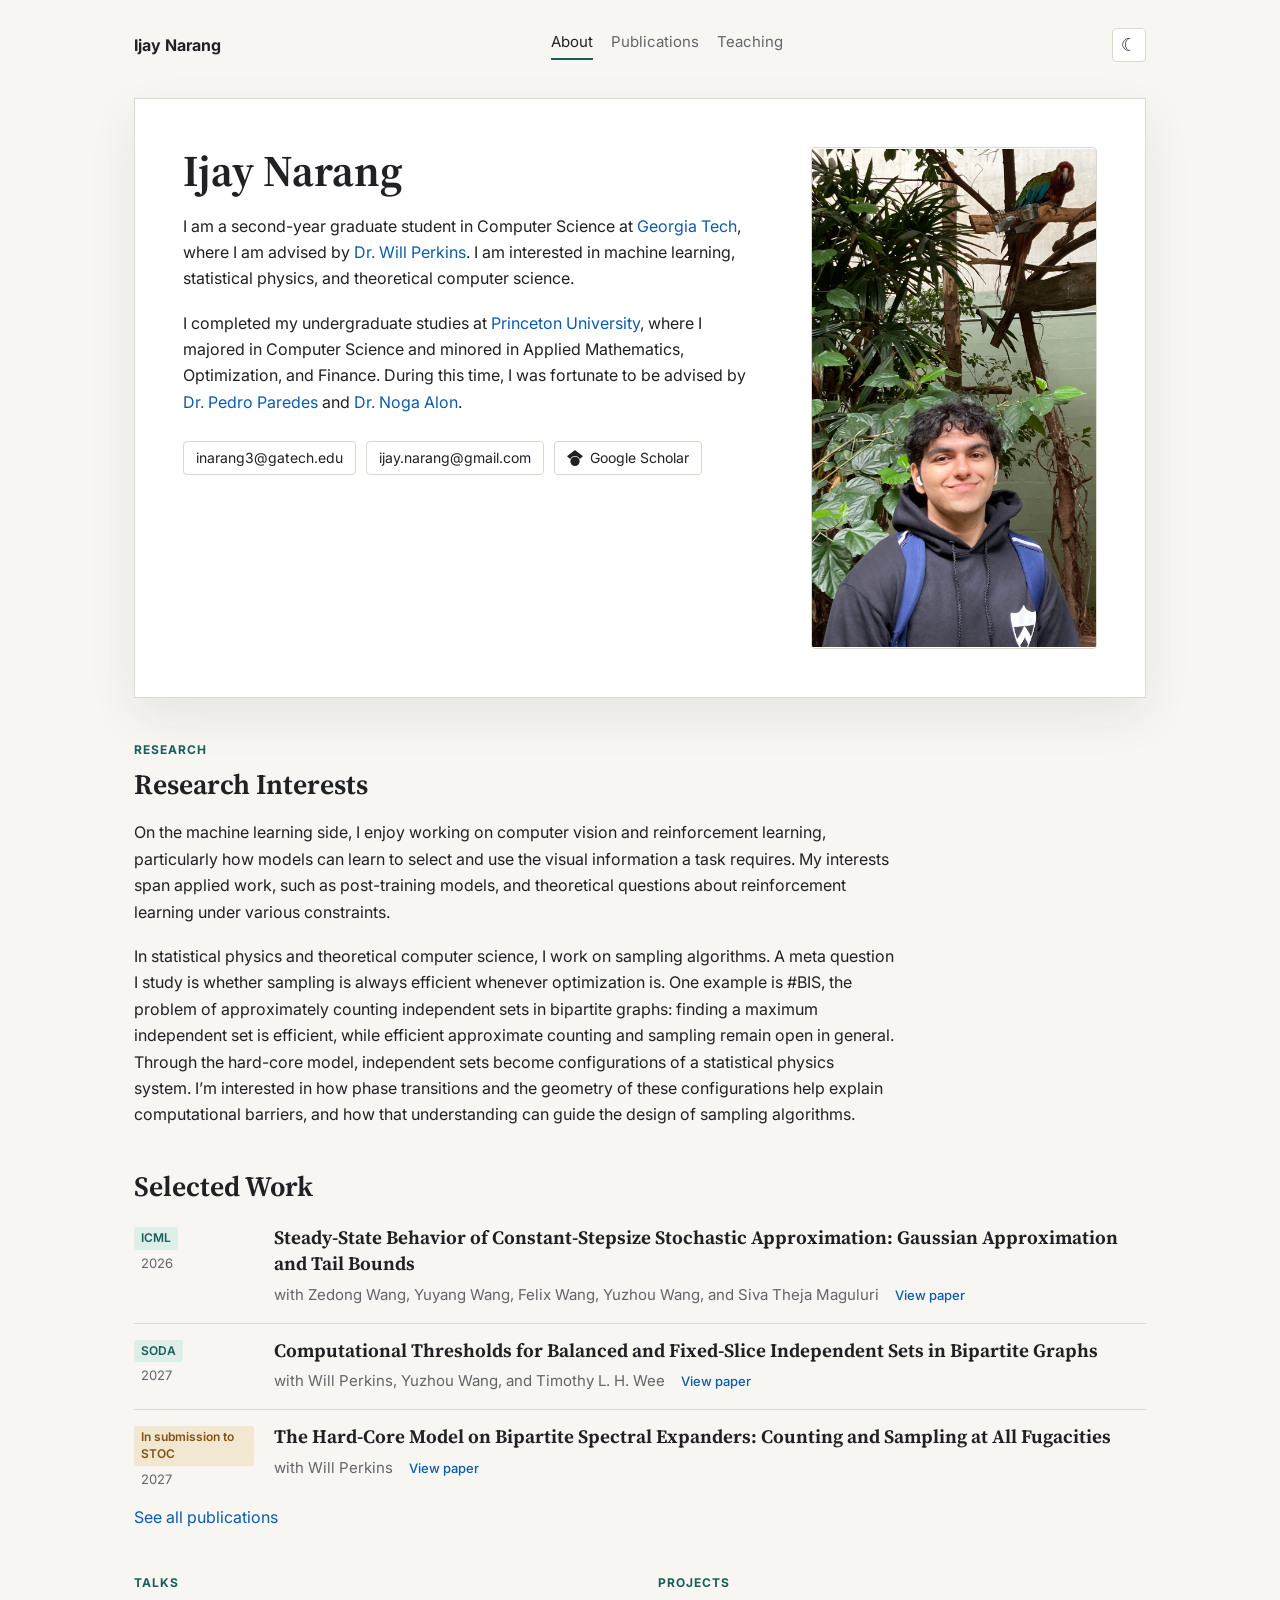
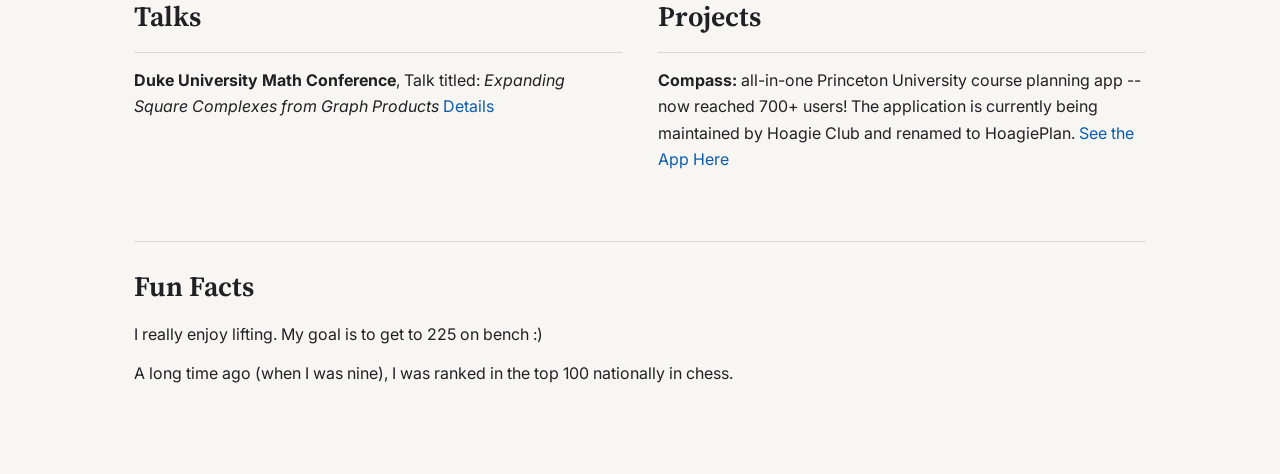
==== commit 3f8bec38: "Remove undergraduate research invitation" ====
--- a/index.html
+++ b/index.html
@@ -51,9 +51,6 @@
             <span>Google Scholar</span>
           </a>
         </div>
-        <p>
-          If you are a motivated undergraduate student interested in working with me on research, please feel free to reach out by email.
-        </p>
       </div>
       <aside class="profile">
         <img src="ijay_profile.jpg" alt="Ijay Narang">
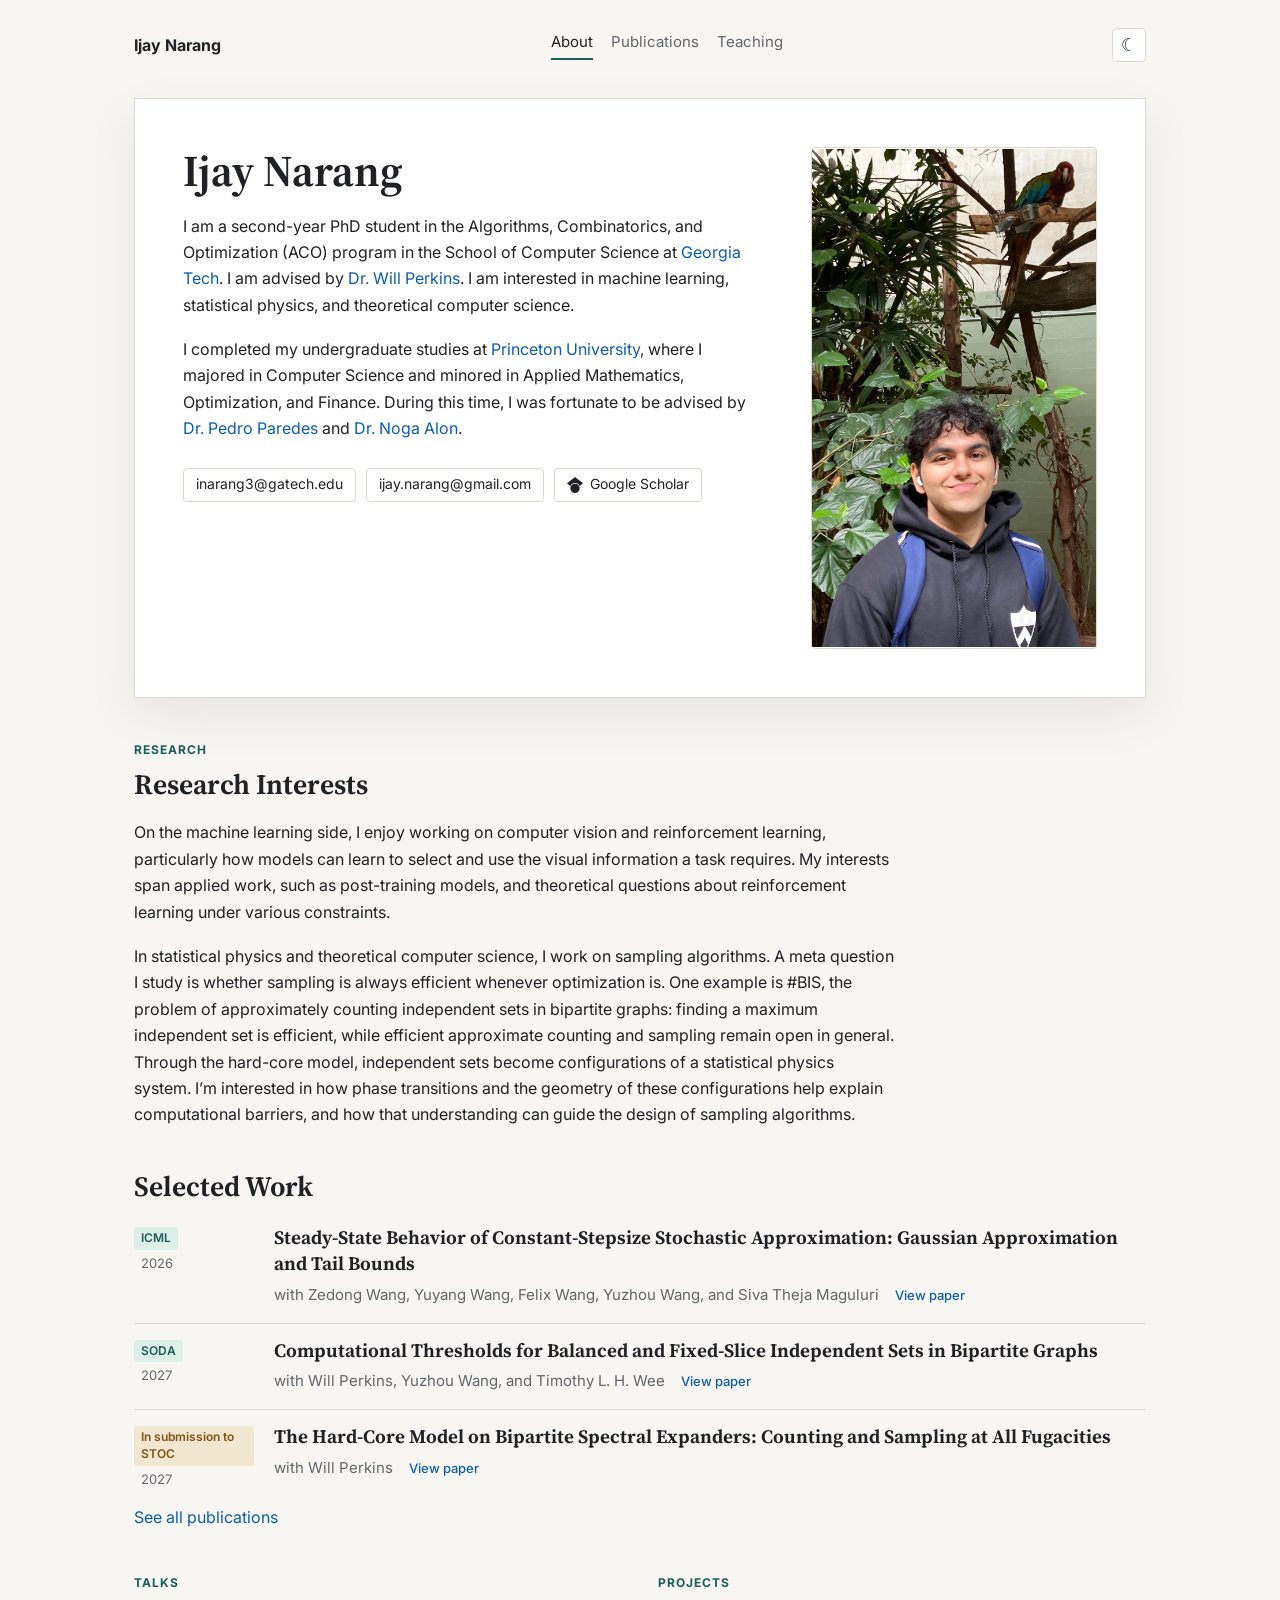
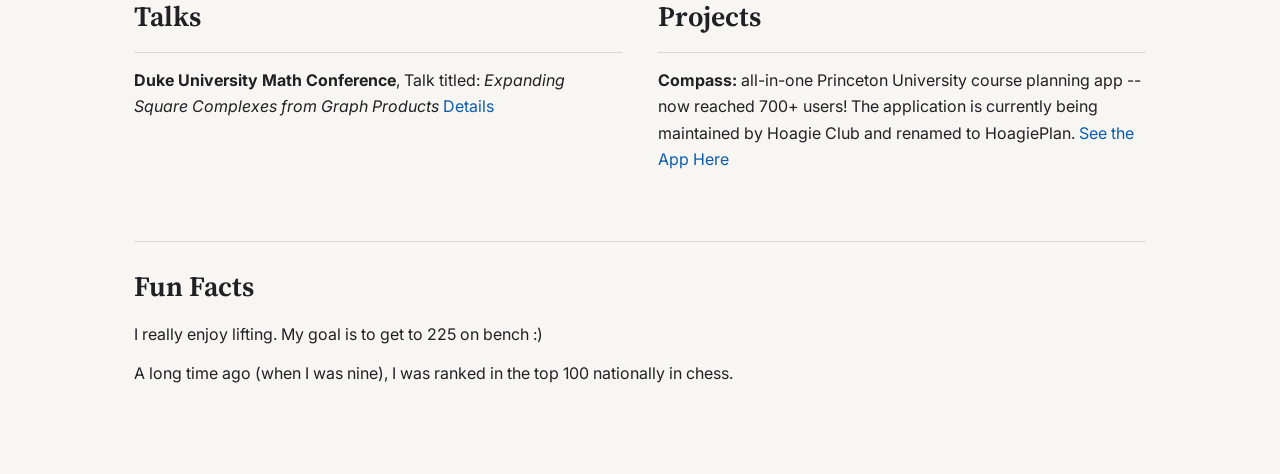
==== commit 80da67d2: "Update ACO introduction and add GlimpseBC submission" ====
--- a/index.html
+++ b/index.html
@@ -4,7 +4,7 @@
   <meta charset="utf-8">
   <meta name="viewport" content="width=device-width, initial-scale=1">
   <title>Ijay Narang</title>
-  <meta name="description" content="Ijay Narang, graduate student in Computer Science at Georgia Tech.">
+  <meta name="description" content="Ijay Narang, second-year PhD student in the Algorithms, Combinatorics, and Optimization (ACO) program in the School of Computer Science at Georgia Tech.">
   <link rel="preconnect" href="https://fonts.googleapis.com">
   <link rel="preconnect" href="https://fonts.gstatic.com" crossorigin>
   <link href="https://fonts.googleapis.com/css2?family=Inter:wght@400;500;600;700&family=Source+Serif+4:opsz,wght@8..60,500;8..60,650&display=swap" rel="stylesheet">
@@ -29,8 +29,8 @@
       <div class="intro-copy">
         <h1>Ijay Narang</h1>
         <p>
-          I am a second-year graduate student in Computer Science at
-          <a href="https://www.gatech.edu/" target="_blank" rel="noreferrer">Georgia Tech</a>, where I am advised by
+          I am a second-year PhD student in the Algorithms, Combinatorics, and Optimization (ACO) program in the School of Computer Science at
+          <a href="https://www.gatech.edu/" target="_blank" rel="noreferrer">Georgia Tech</a>. I am advised by
           <a href="https://willperkins.org/" target="_blank" rel="noreferrer">Dr. Will Perkins</a>. I am interested in machine learning, statistical physics, and theoretical computer science.
         </p>
         <p>
